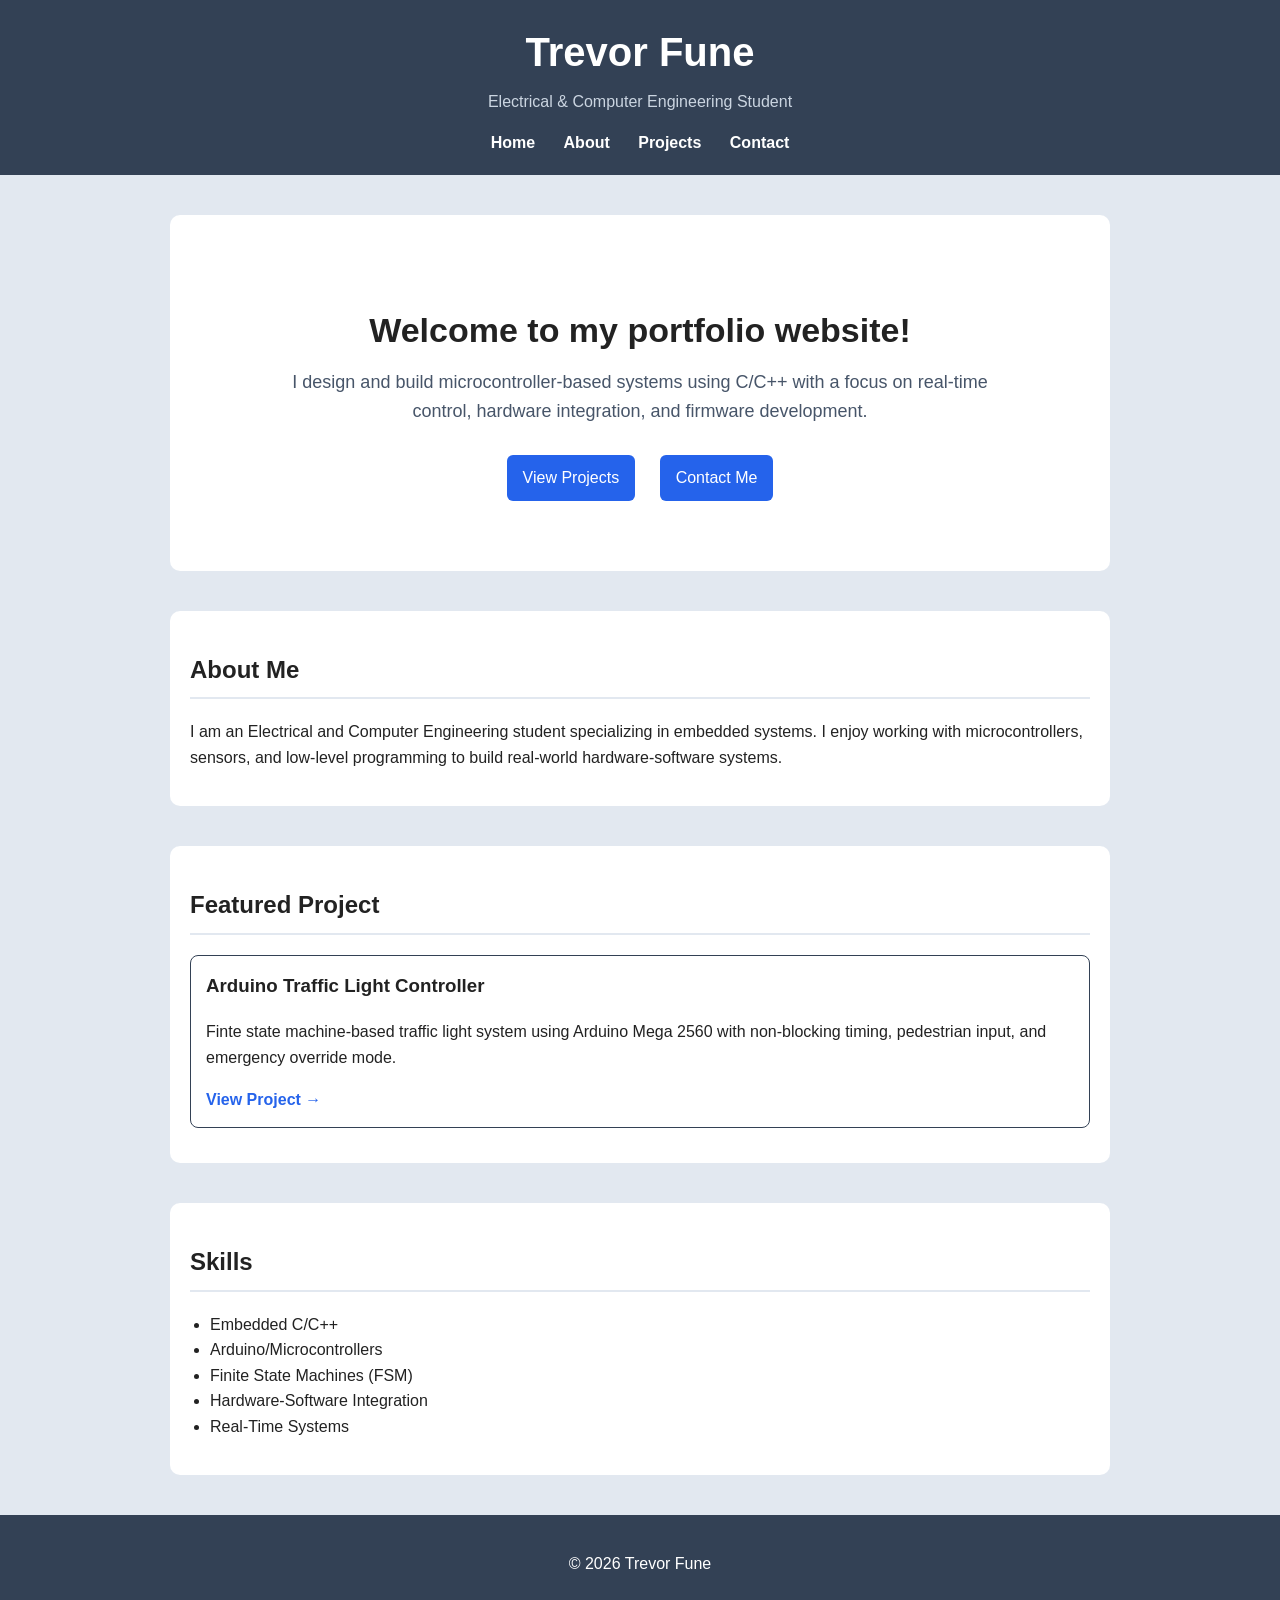
==== index.html @ f22c8fd4 "Initial portfolio website" ====
<!DOCTYPE html>
<html lang="en">
<head>
    <meta charset="UTF-8">
    <meta name="viewport">
    <meta content="width=device-width, initial-scale=1.0">
    <title>Trevor Fune | Home</title>
    <link rel="stylesheet" href="style.css">
</head>

<body>
    <header>
        <h1>Trevor Fune</h1>
        <p>Electrical & Computer Engineering Student</p>

        <nav>
            <a href="index.html">Home</a>
            <a href="about.html">About</a>
            <a href="projects.html">Projects</a>
            <a href="contact.html">Contact</a>
        </nav>
    </header>

    <section class="hero">
        <h1>Welcome to my portfolio website!</h1>

        <p>
            I design and build microcontroller-based systems using C/C++ with
            a focus on real-time control, hardware integration, and firmware
            development.
        </p>

        <a href="projects.html">View Projects</a>
        <a href="contact.html">Contact Me</a>
    </section>

    <section>
        <h2>About Me</h2>

        <p>
            I am an Electrical and Computer Engineering student specializing in
            embedded systems. I enjoy working with microcontrollers, sensors, and
            low-level programming to build real-world hardware-software systems.
        </p>
    </section>

    <section>
        <h2>Featured Project</h2>

        <div class="project">
            <h3>Arduino Traffic Light Controller</h3>

            <p>
                Finte state machine-based traffic light system using Arduino Mega
                2560 with non-blocking timing, pedestrian input, and emergency
                override mode.
            </p>

            <a href="project-traffic-light.html">View Project &rarr;</a>
        </div>
    </section>

    <section>
        <h2>Skills</h2>

        <ul>
            <li>Embedded C/C++</li>
            <li>Arduino/Microcontrollers</li>
            <li>Finite State Machines (FSM)</li>
            <li>Hardware-Software Integration</li>
            <li>Real-Time Systems</li>
        </ul>
    </section>

    <footer>
        <p>&copy; 2026 Trevor Fune</p>
    </footer>
</body>
</html>
---- style.css ----
body {
    font-family: Arial, Helvetica, sans-serif;
    margin: 0;
    padding: 0;
    line-height: 1.6;
    background-color: #e2e8f0;
    color: #222
}

header {
    background-color: #334155;
    color: white;
    padding: 20px;
    text-align: center;
}

header h1 {
    margin: 0;
    font-size: 40px;
}

header p {
    margin: 5px 0 15px 0;
    color: #cbd5e1
}

nav {
    margin-top: 10px;
}

nav a {
    color: white;
    text-decoration: none;
    margin: 0 12px;
    font-weight: bold;
}

nav a:hover {
    color: #38bdf8;
}

section {
    max-width: 900px;
    margin: 40px auto;
    padding: 20px;
    background: white;
    border-radius: 10px;
    box-shadow: 0 4px 12px rgpa(0,0,0,0.08);
}

h2 {
    border-bottom: 2px solid #e2e8f0;
    padding-bottom: 8px;
    margin-bottom: 20px;
}

.hero {
    text-align: center;
    padding: 60px 20px;
}

.hero h1 {
    font-size: 34px;
    margin-bottom: 10px;
}

.hero p {
    font-size: 18px;
    color: #475569;
    max-width: 700px;
    margin: 0 auto 20px auto;
}

.hero a {
    display: inline-block;
    margin: 10px;
    padding: 10px 16px;
    background: #2563eb;
    color: white;
    text-decoration: none;
    border-radius: 6px;
}

.project {
    padding: 15px;
    margin-bottom: 15px;
    border: 1px solid #334155;
    border-radius: 8px;
    transition: transform 0.2s ease, box-shadow 0.2s ease;
}

.project:hover {
    transform: translateY(-3px);
    box-shadow: 0 6px 16px rgba(0,0,0,0.1);
}

.project h3 {
    margin-top: 0;
}

.project a {
    color: #2563eb;
    text-decoration: none;
    font-weight: bold;
}

.project a:hover {
    text-decoration: underline;
}

a {
    color: #2563eb;
}

img {
    max-width: 100%;
    border-radius: 8px;
    margin-top: 10px;
}

ul {
    padding-left: 20px;
}

footer {
    text-align: center;
    padding: 20px;
    background-color: #334155;
    color: white;
    margin-top: 40px;
}
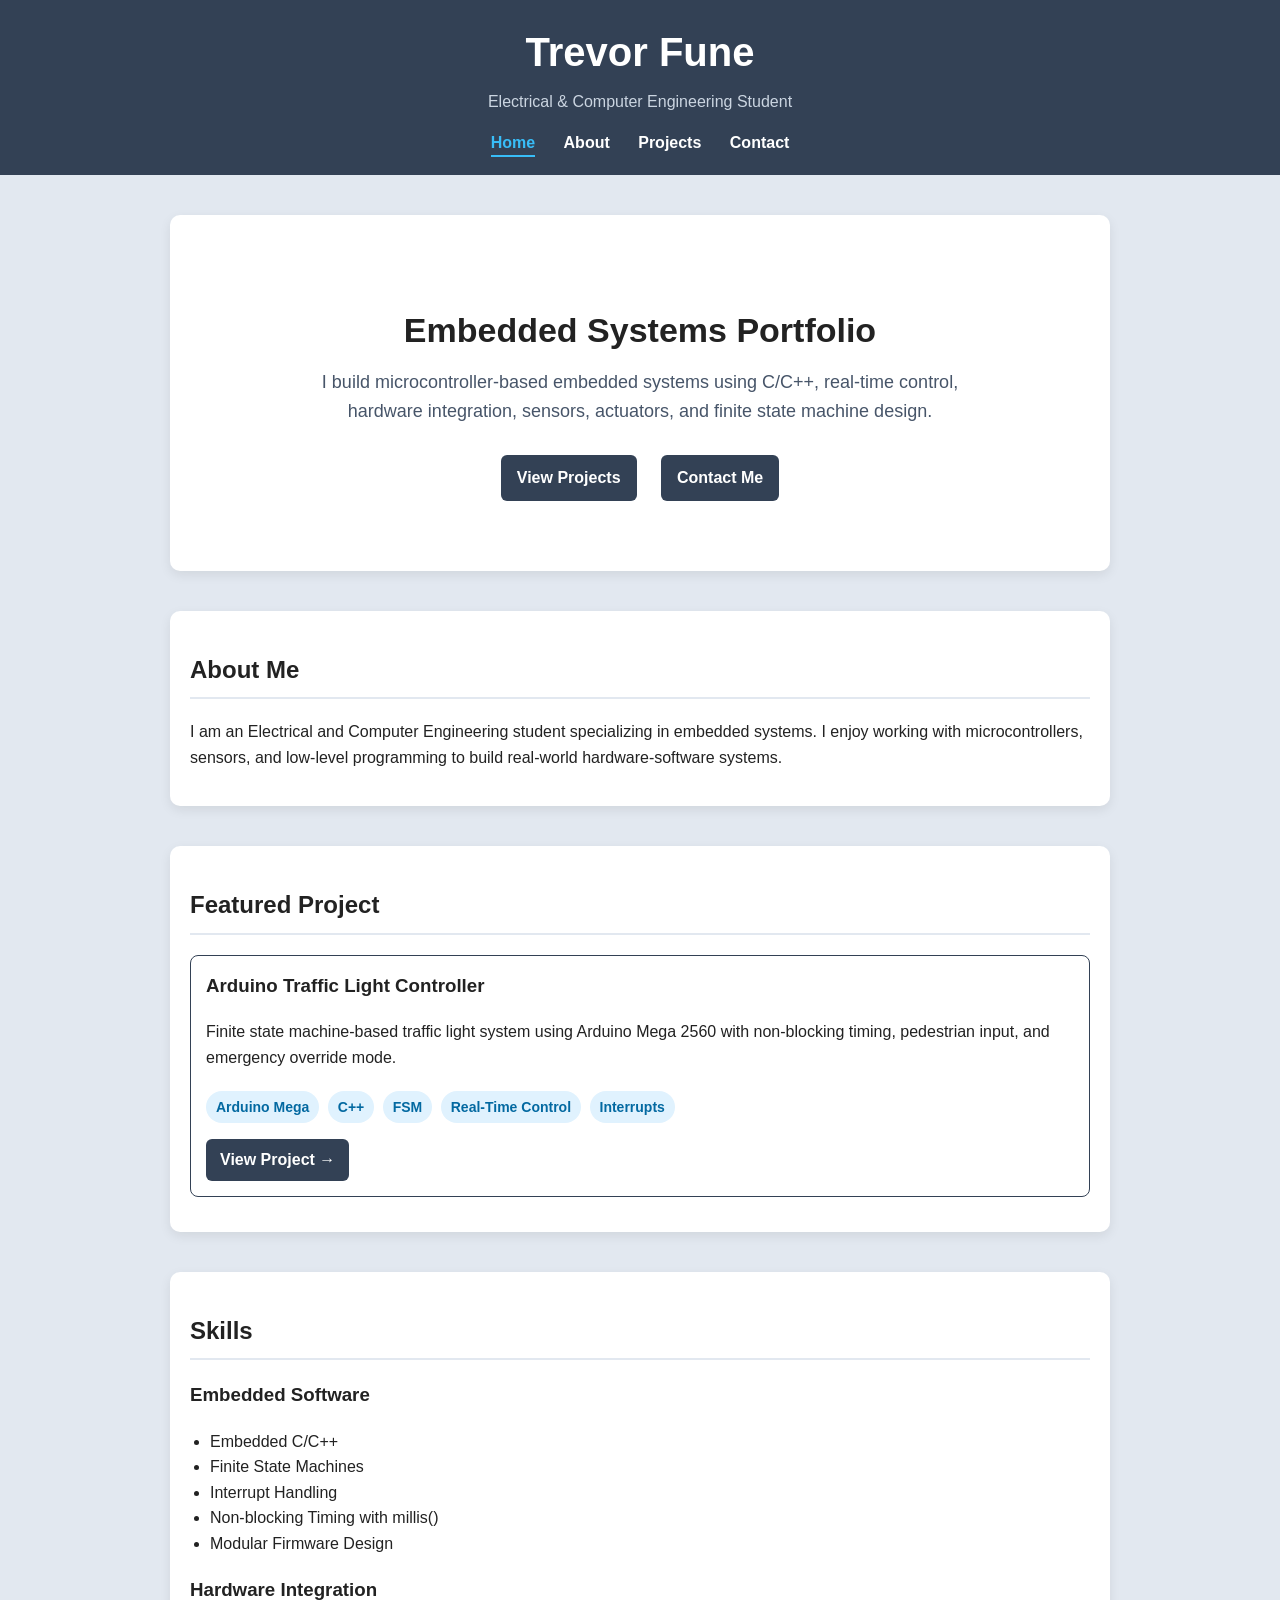
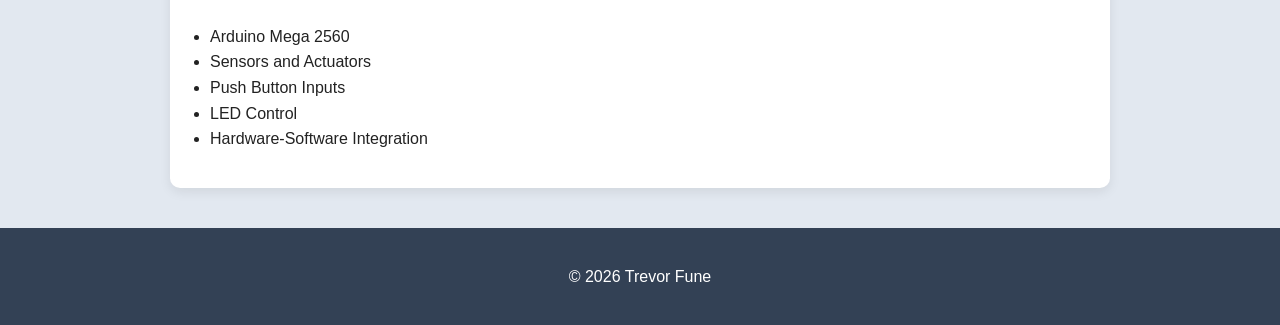
==== commit 7053fcc9: "Improve portfolio website styling and button consistency" ====
--- a/index.html
+++ b/index.html
@@ -2,8 +2,7 @@
 <html lang="en">
 <head>
     <meta charset="UTF-8">
-    <meta name="viewport">
-    <meta content="width=device-width, initial-scale=1.0">
+    <meta name="viewport" content="width=device-width, initial-scale=1.0">
     <title>Trevor Fune | Home</title>
     <link rel="stylesheet" href="style.css">
 </head>
@@ -14,7 +13,7 @@
         <p>Electrical & Computer Engineering Student</p>
 
         <nav>
-            <a href="index.html">Home</a>
+            <a href="index.html" class="active">Home</a>
             <a href="about.html">About</a>
             <a href="projects.html">Projects</a>
             <a href="contact.html">Contact</a>
@@ -22,16 +21,15 @@
     </header>
 
     <section class="hero">
-        <h1>Welcome to my portfolio website!</h1>
+        <h1>Embedded Systems Portfolio</h1>
 
         <p>
-            I design and build microcontroller-based systems using C/C++ with
-            a focus on real-time control, hardware integration, and firmware
-            development.
+            I build microcontroller-based embedded systems using C/C++, real-time control,
+            hardware integration, sensors, actuators, and finite state machine design.
         </p>
 
-        <a href="projects.html">View Projects</a>
-        <a href="contact.html">Contact Me</a>
+        <a href="projects.html" class="button">View Projects</a>
+        <a href="contact.html" class="button">Contact Me</a>
     </section>
 
     <section>
@@ -51,24 +49,42 @@
             <h3>Arduino Traffic Light Controller</h3>
 
             <p>
-                Finte state machine-based traffic light system using Arduino Mega
+                Finite state machine-based traffic light system using Arduino Mega
                 2560 with non-blocking timing, pedestrian input, and emergency
                 override mode.
             </p>
 
-            <a href="project-traffic-light.html">View Project &rarr;</a>
+            <p class="tags">
+                <span>Arduino Mega</span>
+                <span>C++</span>
+                <span>FSM</span>
+                <span>Real-Time Control</span>
+                <span>Interrupts</span>
+            </p>
+
+            <a href="project-traffic-light.html" class="button">View Project &rarr;</a>
         </div>
     </section>
 
     <section>
         <h2>Skills</h2>
 
+        <h3>Embedded Software</h3>
         <ul>
             <li>Embedded C/C++</li>
-            <li>Arduino/Microcontrollers</li>
-            <li>Finite State Machines (FSM)</li>
+            <li>Finite State Machines</li>
+            <li>Interrupt Handling</li>
+            <li>Non-blocking Timing with millis()</li>
+            <li>Modular Firmware Design</li>
+        </ul>
+
+        <h3>Hardware Integration</h3>
+        <ul>
+            <li>Arduino Mega 2560</li>
+            <li>Sensors and Actuators</li>
+            <li>Push Button Inputs</li>
+            <li>LED Control</li>
             <li>Hardware-Software Integration</li>
-            <li>Real-Time Systems</li>
         </ul>
     </section>
 
--- a/style.css
+++ b/style.css
@@ -4,7 +4,7 @@
     padding: 0;
     line-height: 1.6;
     background-color: #e2e8f0;
-    color: #222
+    color: #222;
 }
 
 header {
@@ -21,7 +21,7 @@
 
 header p {
     margin: 5px 0 15px 0;
-    color: #cbd5e1
+    color: #cbd5e1;
 }
 
 nav {
@@ -33,6 +33,13 @@
     text-decoration: none;
     margin: 0 12px;
     font-weight: bold;
+    transition: color 0.2s ease;
+}
+
+nav a.active {
+    color: #38bdf8;
+    border-bottom: 2px solid #38bdf8;
+    padding-bottom: 4px;
 }
 
 nav a:hover {
@@ -45,7 +52,7 @@
     padding: 20px;
     background: white;
     border-radius: 10px;
-    box-shadow: 0 4px 12px rgpa(0,0,0,0.08);
+    box-shadow: 0 4px 12px rgba(0,0,0,0.08);
 }
 
 h2 {
@@ -71,14 +78,31 @@
     margin: 0 auto 20px auto;
 }
 
-.hero a {
+.button {
     display: inline-block;
-    margin: 10px;
-    padding: 10px 16px;
-    background: #2563eb;
+    padding: 8px 14px;
+    background: #334155;
     color: white;
     text-decoration: none;
     border-radius: 6px;
+    font-weight: bold;
+    transition: background-color 0.2s ease;
+}
+
+.button:hover {
+    background-color: #0369a1;
+    color: white;
+}
+
+.hero .button {
+    padding: 10px 16px;
+    margin: 10px;
+}
+
+.project-grid {
+    display: grid;
+    grid-template-columns: repeat(auto-fit, minmax(280px, 1fr));
+    gap: 20px;
 }
 
 .project {
@@ -98,24 +122,51 @@
     margin-top: 0;
 }
 
-.project a {
+.project a:not(.button) {
+    color: #1e3a8a;
+    text-decoration: none;
+    font-weight: bold;
+}
+
+.project a:not(.button):hover {
     color: #2563eb;
-    text-decoration: none;
-    font-weight: bold;
-}
-
-.project a:hover {
     text-decoration: underline;
 }
 
+.project img {
+    width: 100%;
+    max-width: 400px;
+}
+
+.tags {
+    margin-top: 12px;
+    margin-bottom: 12px;
+}
+
+.tags span {
+    display: inline-block;
+    background-color: #e0f2fe;
+    color: #0369a1;
+    font-size: 14px;
+    font-weight: bold;
+    padding: 5px 10px;
+    margin: 4px 4px 4px 0;
+    border-radius: 999px;
+}
+
 a {
+    color: #1e3a8a;
+}
+
+a:hover {
     color: #2563eb;
 }
 
 img {
     max-width: 100%;
     border-radius: 8px;
-    margin-top: 10px;
+    display: block;
+    margin: 20px auto;
 }
 
 ul {
@@ -128,4 +179,32 @@
     background-color: #334155;
     color: white;
     margin-top: 40px;
+}
+
+@media (max-width: 600px) {
+    header h1 {
+        font-size: 32px;
+    }
+
+    nav a {
+        display: block;
+        margin: 8px 0;
+    }
+
+    section {
+        margin: 20px 12px;
+        padding: 18px;
+    }
+
+    .hero {
+        padding: 40px 20px;
+    }
+
+    .hero h1 {
+        font-size: 28px;
+    }
+
+    .hero p {
+        font-size: 16px;
+    }
 }
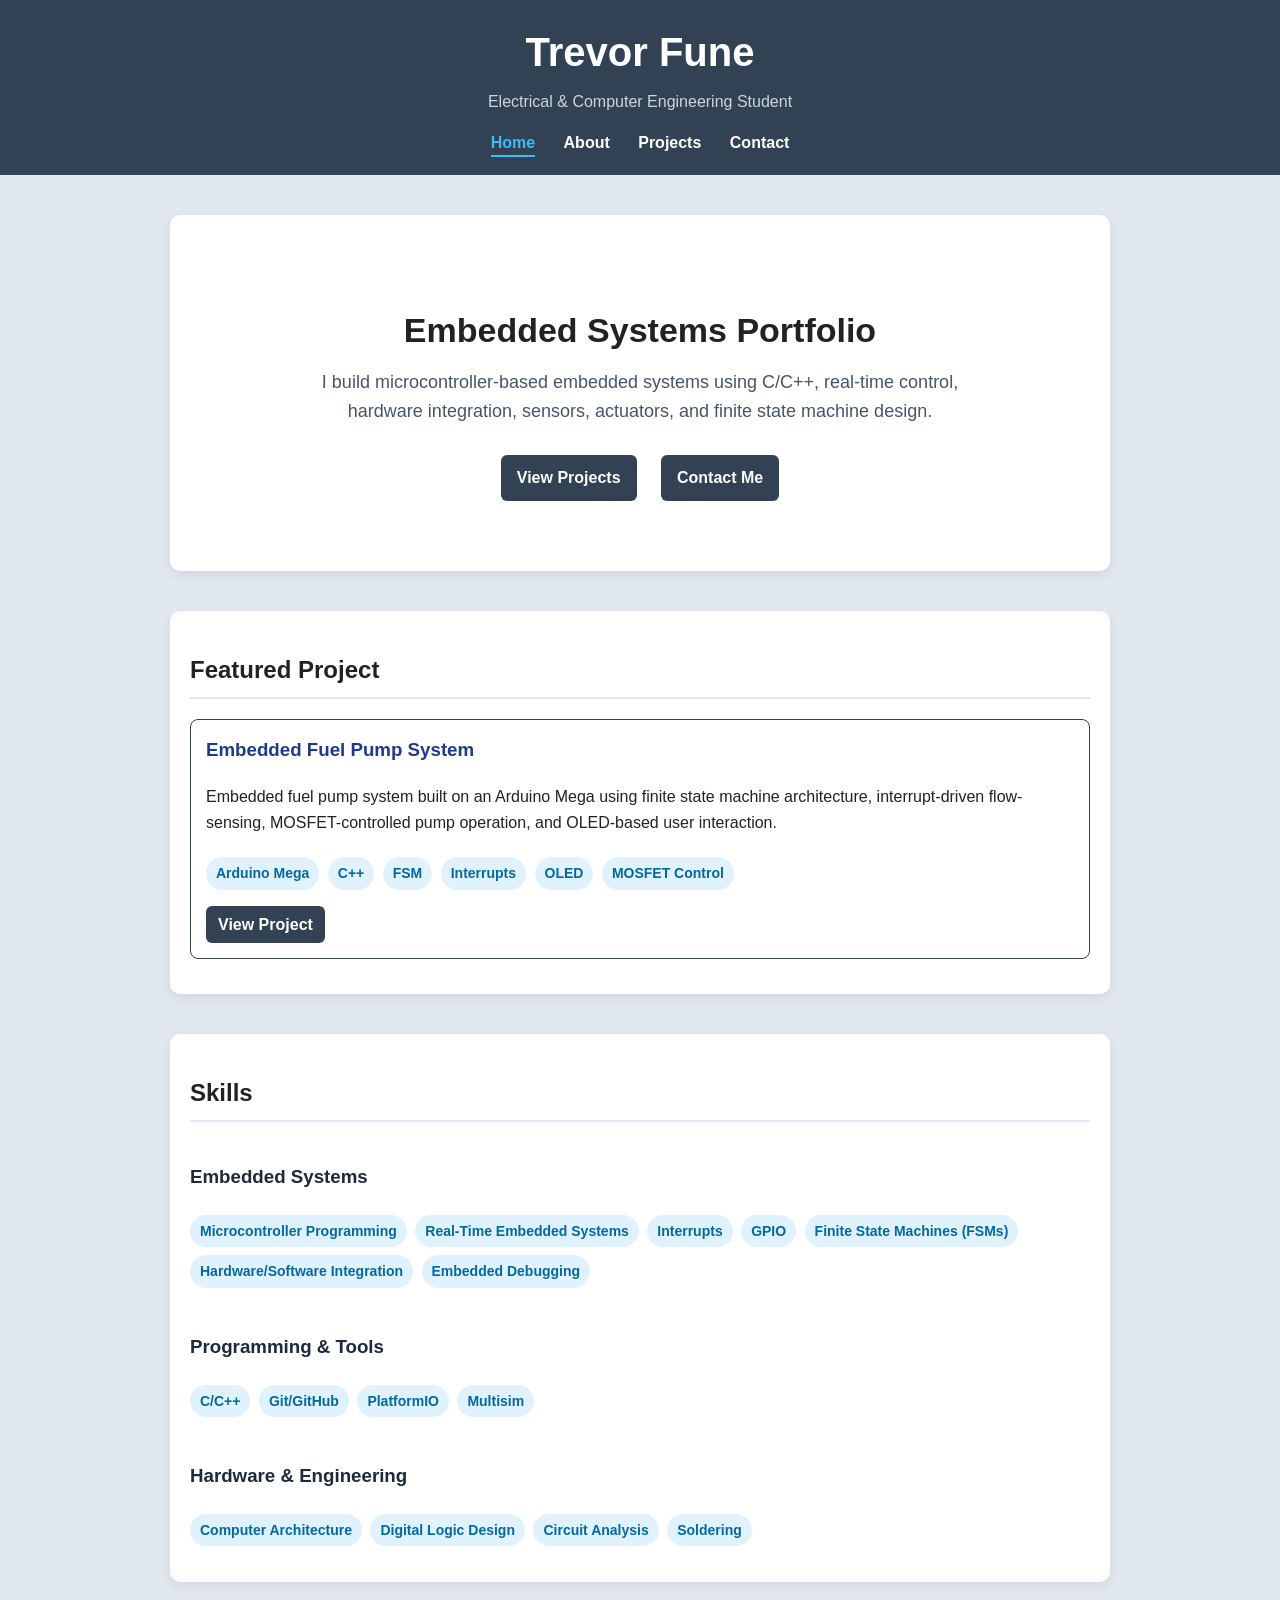
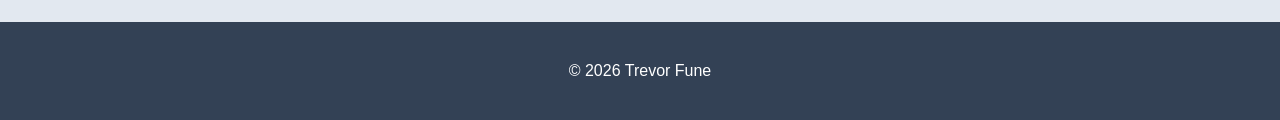
==== commit 12ca2db9: "Add embedded fuel pump system project to portfolio website" ====
--- a/index.html
+++ b/index.html
@@ -33,59 +33,59 @@
     </section>
 
     <section>
-        <h2>About Me</h2>
-
-        <p>
-            I am an Electrical and Computer Engineering student specializing in
-            embedded systems. I enjoy working with microcontrollers, sensors, and
-            low-level programming to build real-world hardware-software systems.
-        </p>
-    </section>
-
-    <section>
         <h2>Featured Project</h2>
 
         <div class="project">
-            <h3>Arduino Traffic Light Controller</h3>
+            <h3><a href="project-fuel-pump.html">Embedded Fuel Pump System</a></h3>
 
             <p>
-                Finite state machine-based traffic light system using Arduino Mega
-                2560 with non-blocking timing, pedestrian input, and emergency
-                override mode.
+                Embedded fuel pump system built on an Arduino Mega using
+                finite state machine architecture, interrupt-driven flow-sensing,
+                MOSFET-controlled pump operation, and OLED-based user interaction.
             </p>
 
             <p class="tags">
-                <span>Arduino Mega</span>
-                <span>C++</span>
-                <span>FSM</span>
-                <span>Real-Time Control</span>
-                <span>Interrupts</span>
+            <span>Arduino Mega</span>
+            <span>C++</span>
+            <span>FSM</span>
+            <span>Interrupts</span>
+            <span>OLED</span>
+            <span>MOSFET Control</span>
             </p>
 
-            <a href="project-traffic-light.html" class="button">View Project &rarr;</a>
+            <a href="project-fuel-pump.html" class="button">View Project</a>
         </div>
     </section>
 
     <section>
         <h2>Skills</h2>
 
-        <h3>Embedded Software</h3>
-        <ul>
-            <li>Embedded C/C++</li>
-            <li>Finite State Machines</li>
-            <li>Interrupt Handling</li>
-            <li>Non-blocking Timing with millis()</li>
-            <li>Modular Firmware Design</li>
-        </ul>
+        <h3>Embedded Systems</h3>
+        <p class="tags">
+            <span>Microcontroller Programming</span>
+            <span>Real-Time Embedded Systems</span>
+            <span>Interrupts</span>
+            <span>GPIO</span>
+            <span>Finite State Machines (FSMs)</span>
+            <span>Hardware/Software Integration</span>
+            <span>Embedded Debugging</span>
+        </p>
 
-        <h3>Hardware Integration</h3>
-        <ul>
-            <li>Arduino Mega 2560</li>
-            <li>Sensors and Actuators</li>
-            <li>Push Button Inputs</li>
-            <li>LED Control</li>
-            <li>Hardware-Software Integration</li>
-        </ul>
+        <h3>Programming & Tools</h3>
+        <p class="tags">
+            <span>C/C++</span>
+            <span>Git/GitHub</span>
+            <span>PlatformIO</span>
+            <span>Multisim</span>
+        </p>
+
+        <h3>Hardware & Engineering</h3>
+        <p class="tags">
+            <span>Computer Architecture</span>
+            <span>Digital Logic Design</span>
+            <span>Circuit Analysis</span>
+            <span>Soldering</span>
+        </p>
     </section>
 
     <footer>
--- a/style.css
+++ b/style.css
@@ -80,7 +80,7 @@
 
 .button {
     display: inline-block;
-    padding: 8px 14px;
+    padding: 6px 12px;
     background: #334155;
     color: white;
     text-decoration: none;
@@ -99,9 +99,16 @@
     margin: 10px;
 }
 
+.project-links {
+    display: flex;
+    gap: 14px;
+    margin: 25px 0;
+    flex-wrap: wrap;
+}
+
 .project-grid {
-    display: grid;
-    grid-template-columns: repeat(auto-fit, minmax(280px, 1fr));
+    display: flex;
+    flex-direction: column;
     gap: 20px;
 }
 
@@ -122,6 +129,15 @@
     margin-top: 0;
 }
 
+section h3 {
+    margin-top: 40px;
+    color: #1e293b;
+}
+
+section p, section ul {
+    margin-bottom: 18px;
+}
+
 .project a:not(.button) {
     color: #1e3a8a;
     text-decoration: none;
@@ -129,7 +145,7 @@
 }
 
 .project a:not(.button):hover {
-    color: #2563eb;
+    color: #0369a1;
     text-decoration: underline;
 }
 
@@ -159,7 +175,7 @@
 }
 
 a:hover {
-    color: #2563eb;
+    color: #0369a1;
 }
 
 img {
@@ -173,6 +189,49 @@
     padding-left: 20px;
 }
 
+.carousel {
+    position: relative;
+    width: fit-content;
+    margin: 20px auto;
+}
+
+.carousel img {
+    width: auto;
+    max-width: 100%;
+    max-height: 420px;
+    height: auto;
+    display: block;
+    margin: 0 auto;
+    object-fit: contain;
+}
+
+.carousel-button {
+    position: absolute;
+    top: 50%;
+    transform: translateY(-50%);
+    background-color: #334155;
+    color: white;
+    border: none;
+    padding: 10px 14px;
+    border-radius: 50%;
+    font-size: 22px;
+    font-weight: bold;
+    cursor: pointer;
+    opacity: 0.85;
+}
+
+.carousel-button:hover {
+    background-color: #0369a1;
+}
+
+.carousel-button.prev {
+    left: 12px;
+}
+
+.carousel-button.next {
+    right: 12px;
+}
+
 footer {
     text-align: center;
     padding: 20px;
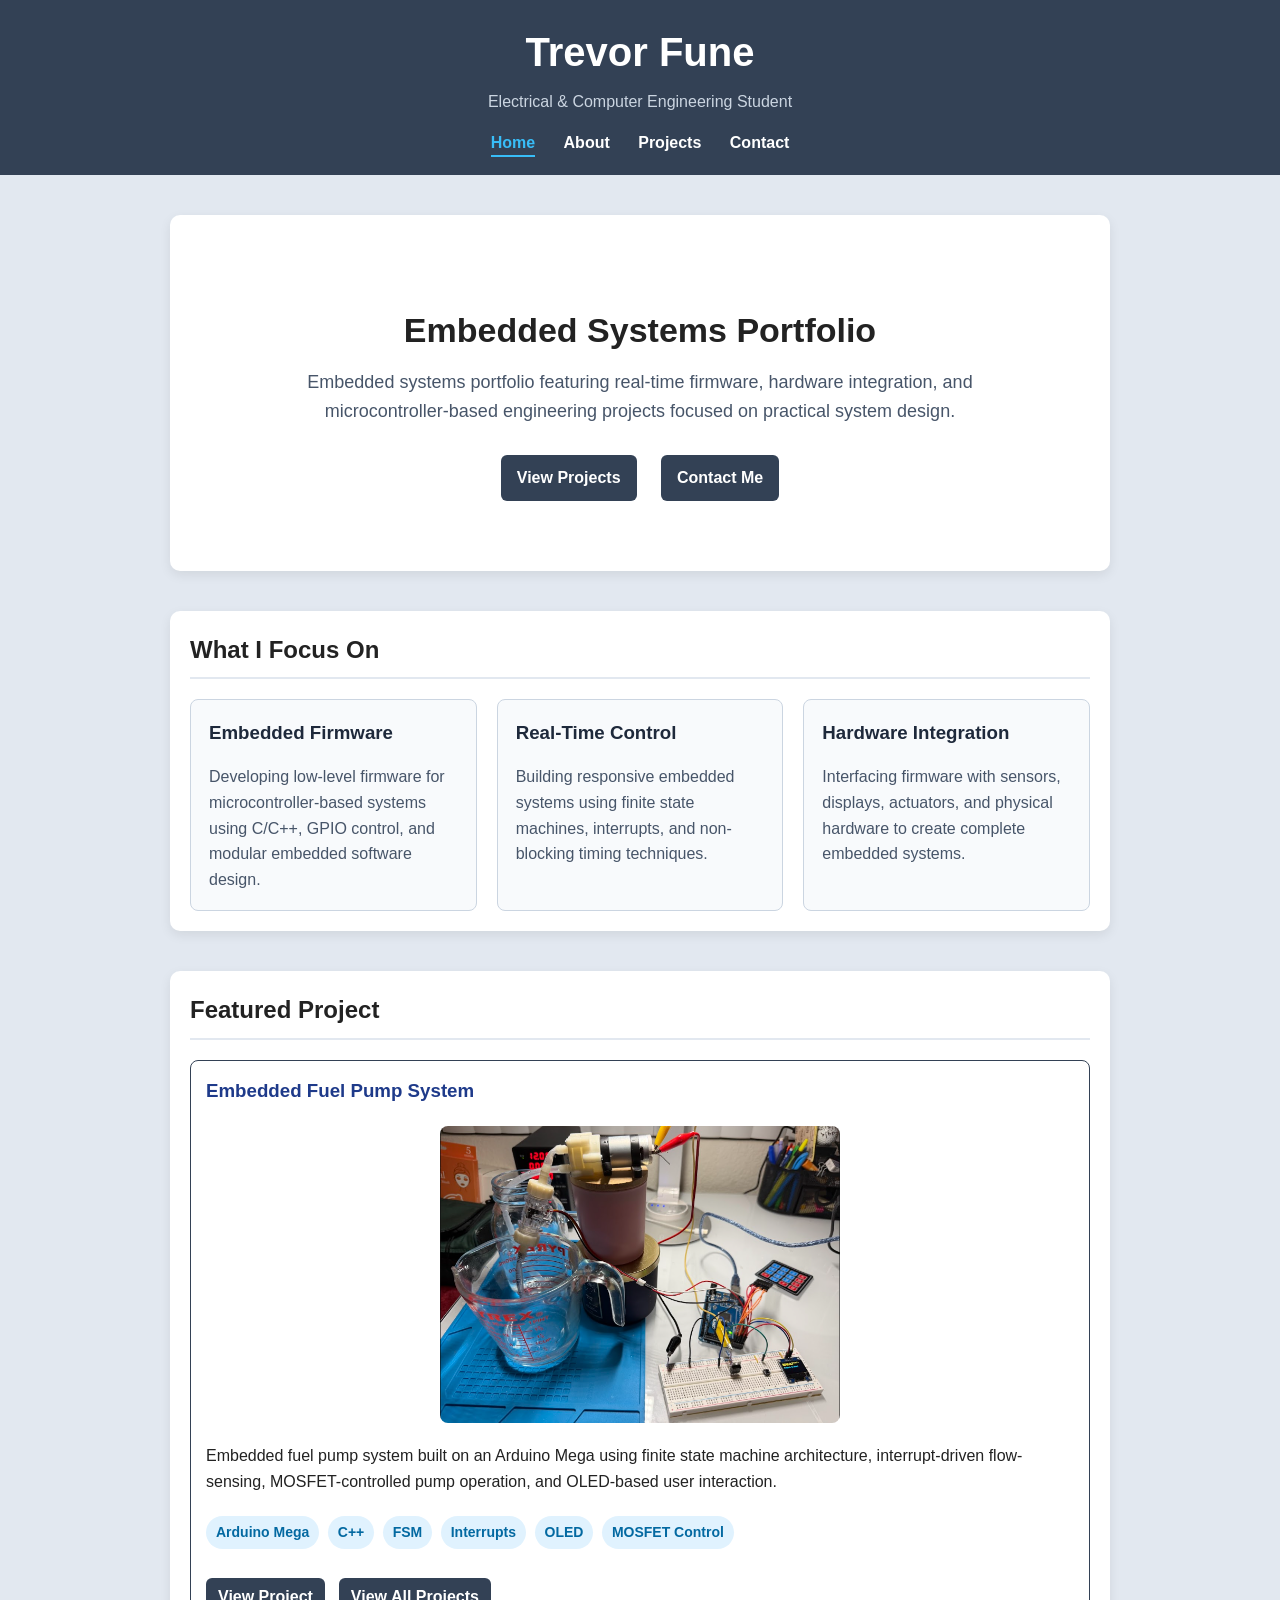
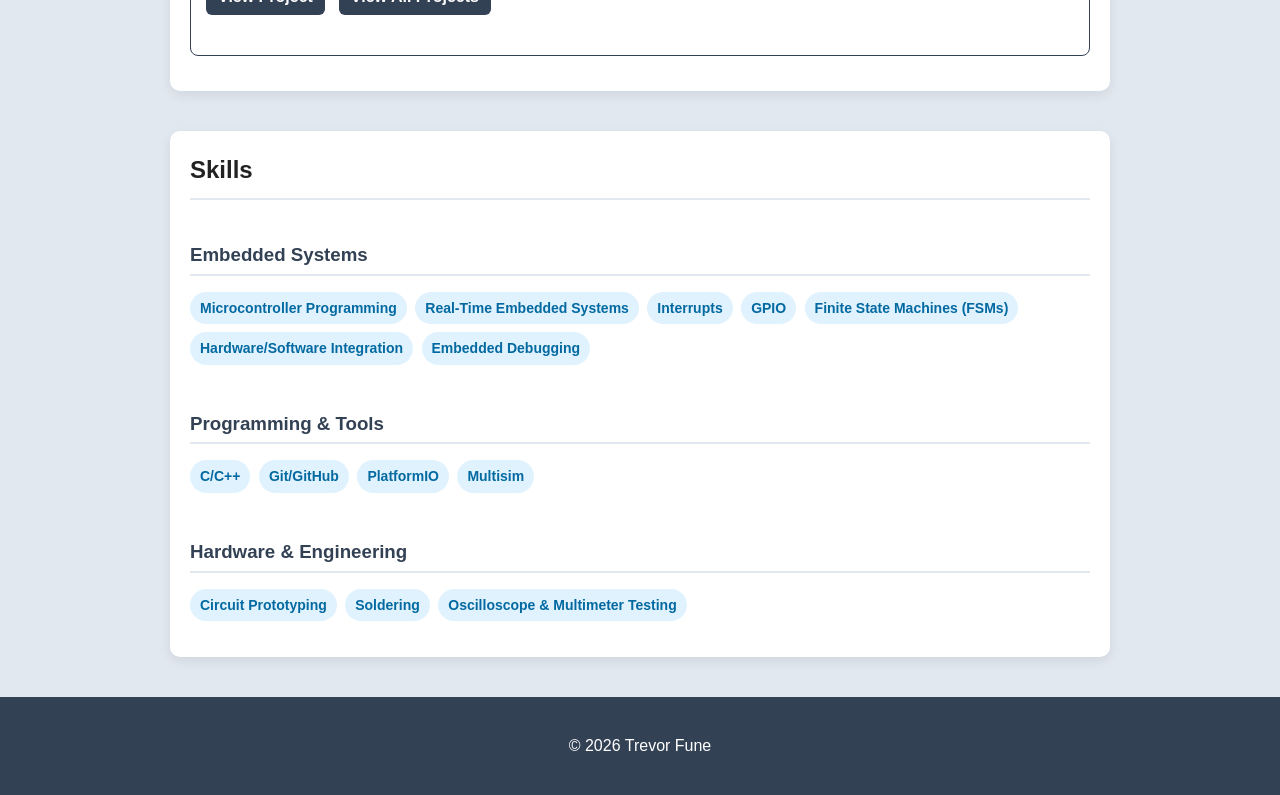
==== commit 3c5f681d: "Improve portfolio homepage and project page content" ====
--- a/index.html
+++ b/index.html
@@ -23,13 +23,43 @@
     <section class="hero">
         <h1>Embedded Systems Portfolio</h1>
 
-        <p>
-            I build microcontroller-based embedded systems using C/C++, real-time control,
-            hardware integration, sensors, actuators, and finite state machine design.
-        </p>
+    <p>
+        Embedded systems portfolio featuring real-time firmware, hardware integration,
+        and microcontroller-based engineering projects focused on practical system design.
+    </p>
 
         <a href="projects.html" class="button">View Projects</a>
         <a href="contact.html" class="button">Contact Me</a>
+    </section>
+
+    <section>
+        <h2>What I Focus On</h2>
+
+        <div class="focus-grid">
+            <div class="focus-card">
+                <h3>Embedded Firmware</h3>
+                <p>
+                    Developing low-level firmware for microcontroller-based systems using
+                    C/C++, GPIO control, and modular embedded software design.
+                </p>
+            </div>
+
+            <div class="focus-card">
+                <h3>Real-Time Control</h3>
+                <p>
+                    Building responsive embedded systems using finite state machines,
+                    interrupts, and non-blocking timing techniques.
+                </p>
+            </div>
+
+            <div class="focus-card">
+                <h3>Hardware Integration</h3>
+                <p>
+                    Interfacing firmware with sensors, displays, actuators, and physical
+                    hardware to create complete embedded systems.
+                </p>
+            </div>
+        </div>
     </section>
 
     <section>
@@ -37,6 +67,12 @@
 
         <div class="project">
             <h3><a href="project-fuel-pump.html">Embedded Fuel Pump System</a></h3>
+
+                <p>
+                    <img src="images/fuel_pump_system_overview.png"
+                        alt="Embedded Fuel Pump System"
+                        width="400">
+                </p>
 
             <p>
                 Embedded fuel pump system built on an Arduino Mega using
@@ -53,7 +89,10 @@
             <span>MOSFET Control</span>
             </p>
 
-            <a href="project-fuel-pump.html" class="button">View Project</a>
+            <div class="project-links">
+                <a href="project-fuel-pump.html" class="button">View Project</a>
+                <a href="projects.html" class="button">View All Projects</a>
+            </div>
         </div>
     </section>
 
@@ -81,10 +120,9 @@
 
         <h3>Hardware & Engineering</h3>
         <p class="tags">
-            <span>Computer Architecture</span>
-            <span>Digital Logic Design</span>
-            <span>Circuit Analysis</span>
+            <span>Circuit Prototyping</span>
             <span>Soldering</span>
+            <span>Oscilloscope & Multimeter Testing</span>
         </p>
     </section>
 
--- a/style.css
+++ b/style.css
@@ -55,6 +55,10 @@
     box-shadow: 0 4px 12px rgba(0,0,0,0.08);
 }
 
+section h2:first-child {
+    margin-top: 0;
+}
+
 h2 {
     border-bottom: 2px solid #e2e8f0;
     padding-bottom: 8px;
@@ -127,11 +131,17 @@
 
 .project h3 {
     margin-top: 0;
+    border-bottom: none;
+    padding-bottom: 0;
+    margin-bottom: 12px;
 }
 
 section h3 {
     margin-top: 40px;
-    color: #1e293b;
+    margin-bottom: 12px;
+    padding-bottom: 4px;
+    border-bottom: 2px solid #e2e8f0;
+    color: #334155;
 }
 
 section p, section ul {
@@ -152,6 +162,32 @@
 .project img {
     width: 100%;
     max-width: 400px;
+}
+
+.focus-grid {
+    display: flex;
+    gap: 20px;
+}
+
+.focus-card {
+    flex: 1;
+    padding: 18px;
+    border: 1px solid #cbd5e1;
+    border-radius: 8px;
+    background-color: #f8fafc;
+}
+
+.focus-card h3 {
+    margin-top: 0;
+    margin-bottom: 10px;
+    padding-bottom: 0;
+    border-bottom: none;
+    color: #1e293b;
+}
+
+.focus-card p {
+    margin-bottom: 0;
+    color: #475569;
 }
 
 .tags {
@@ -266,4 +302,17 @@
     .hero p {
         font-size: 16px;
     }
+
+    .project-links {
+        flex-direction: column;
+        align-items: stretch;
+    }
+
+    .project-links .button {
+        text-align: center;
+    }
+
+    .focus-grid {
+        flex-direction: column;
+    }
 }
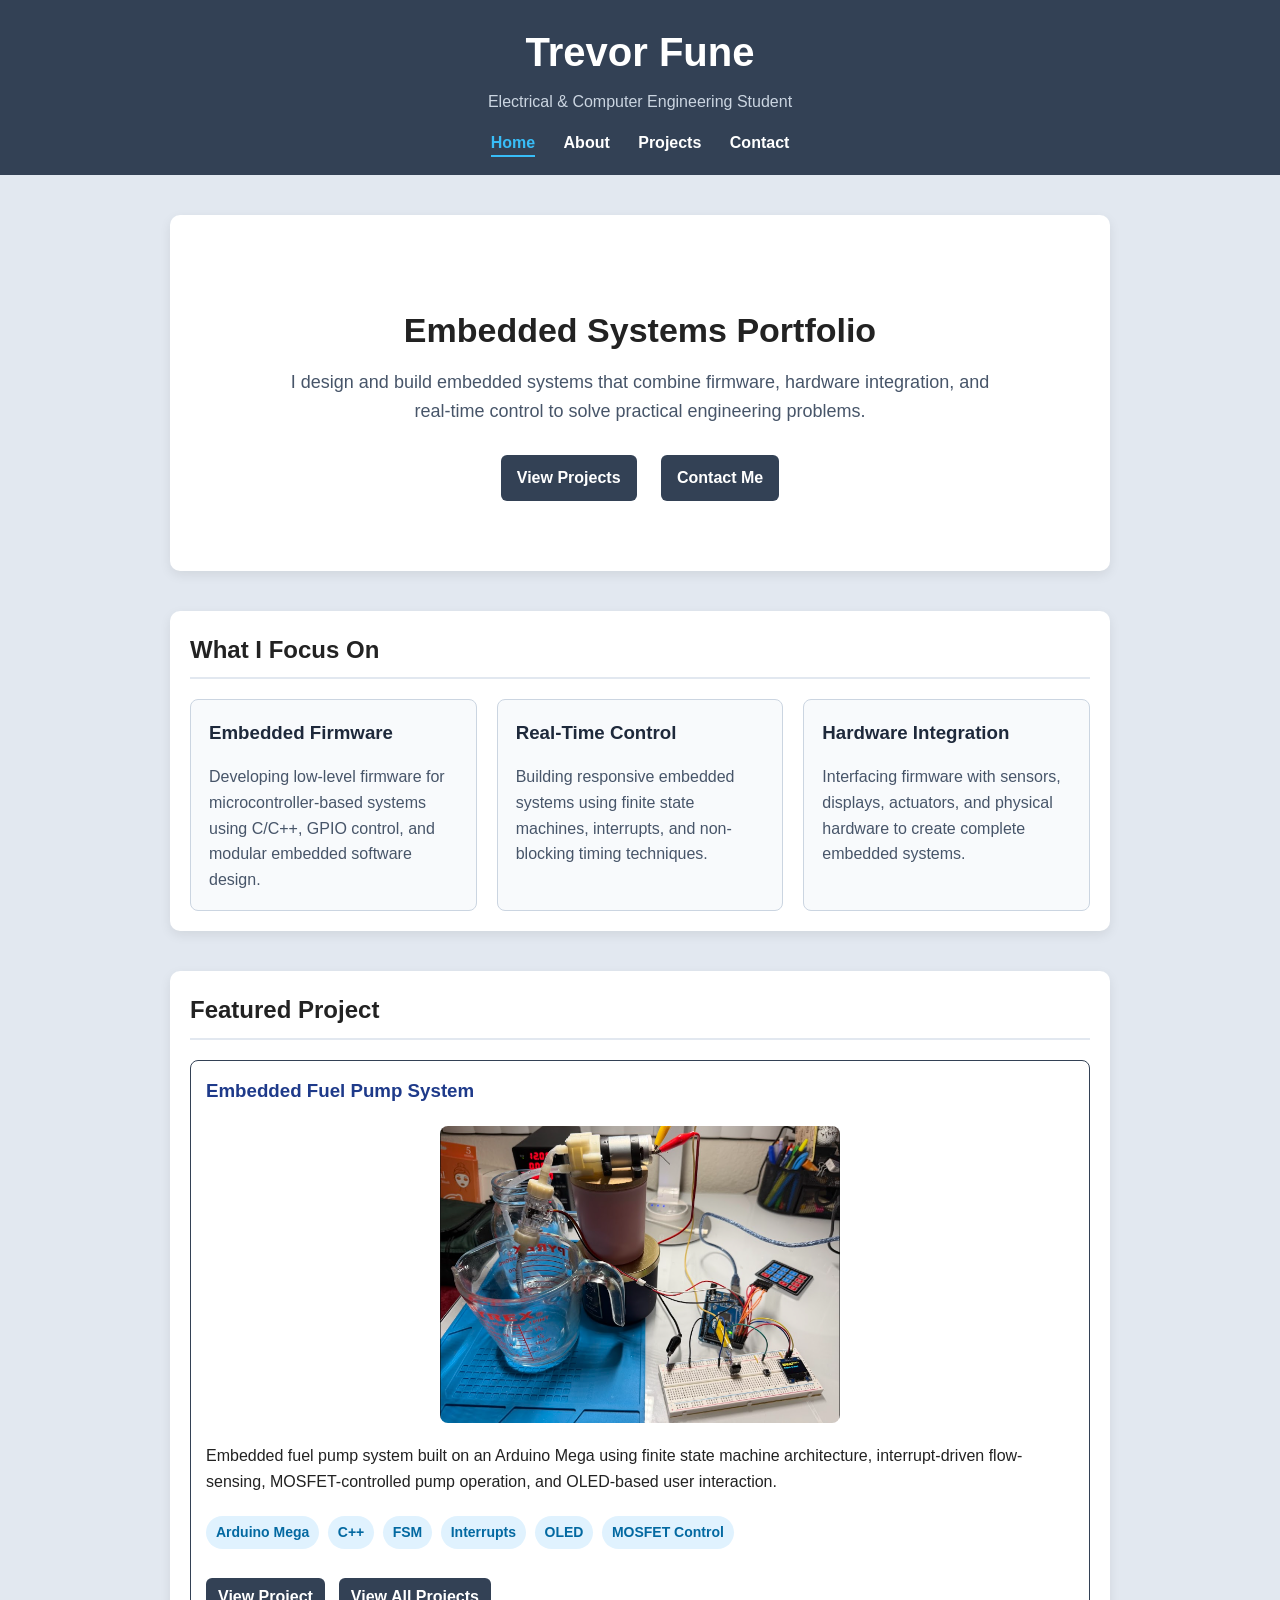
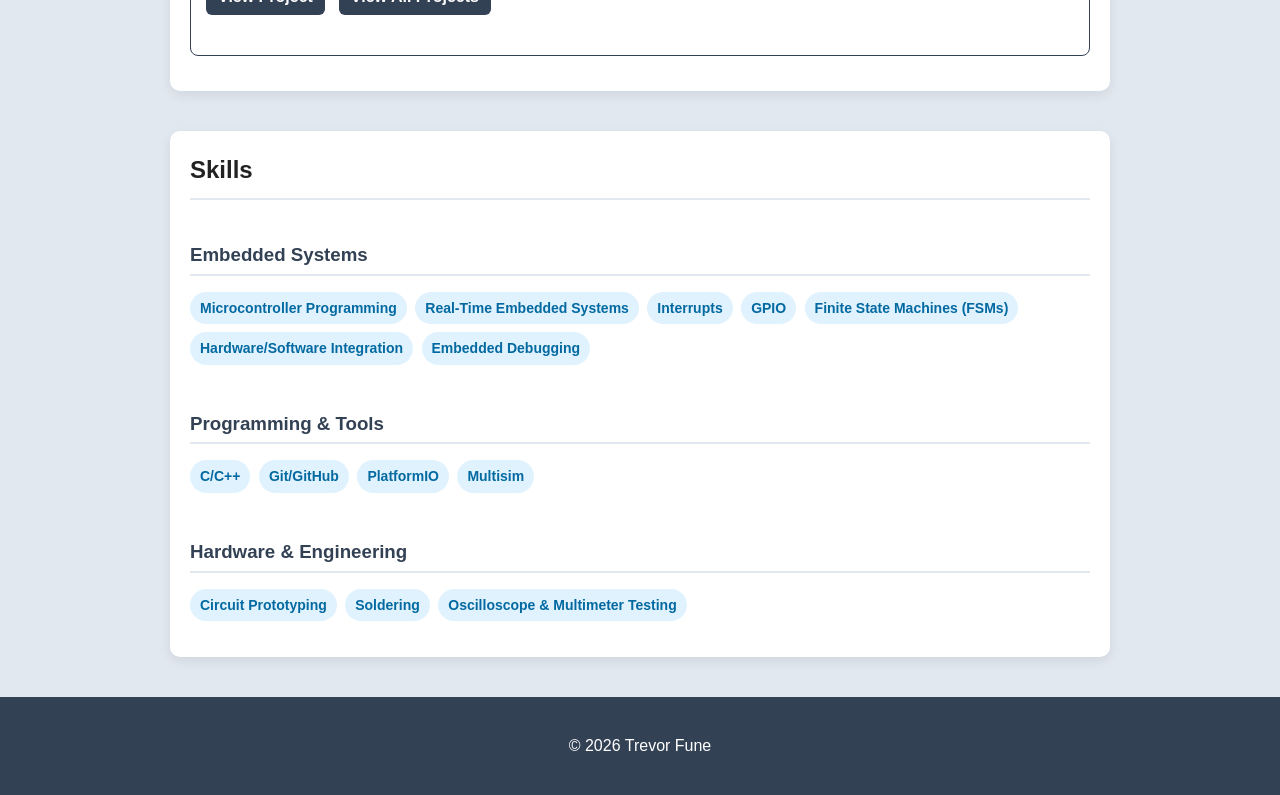
==== commit b2a4f872: "Update hero section description" ====
--- a/index.html
+++ b/index.html
@@ -23,10 +23,11 @@
     <section class="hero">
         <h1>Embedded Systems Portfolio</h1>
 
-    <p>
-        Embedded systems portfolio featuring real-time firmware, hardware integration,
-        and microcontroller-based engineering projects focused on practical system design.
-    </p>
+        <p>
+        I design and build embedded systems that combine firmware,
+        hardware integration, and real-time control to solve practical
+        engineering problems.
+        </p>
 
         <a href="projects.html" class="button">View Projects</a>
         <a href="contact.html" class="button">Contact Me</a>
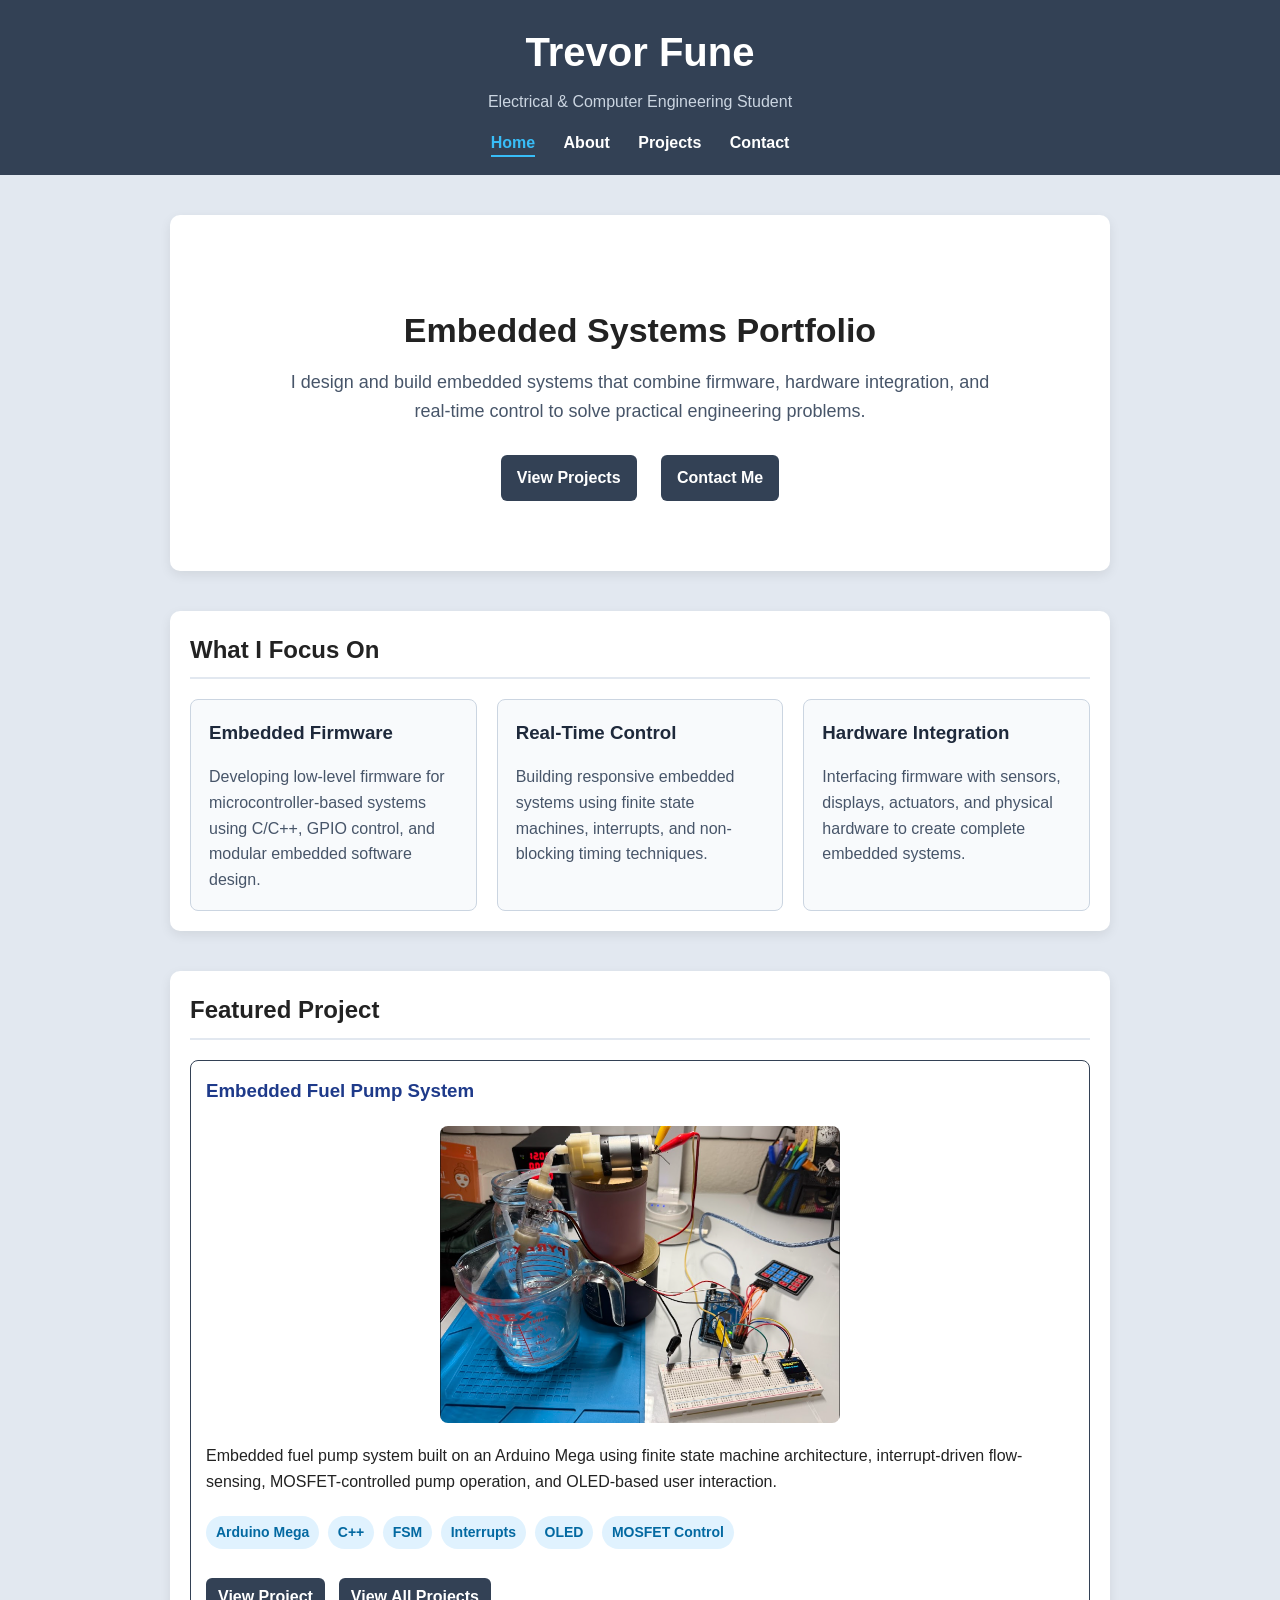
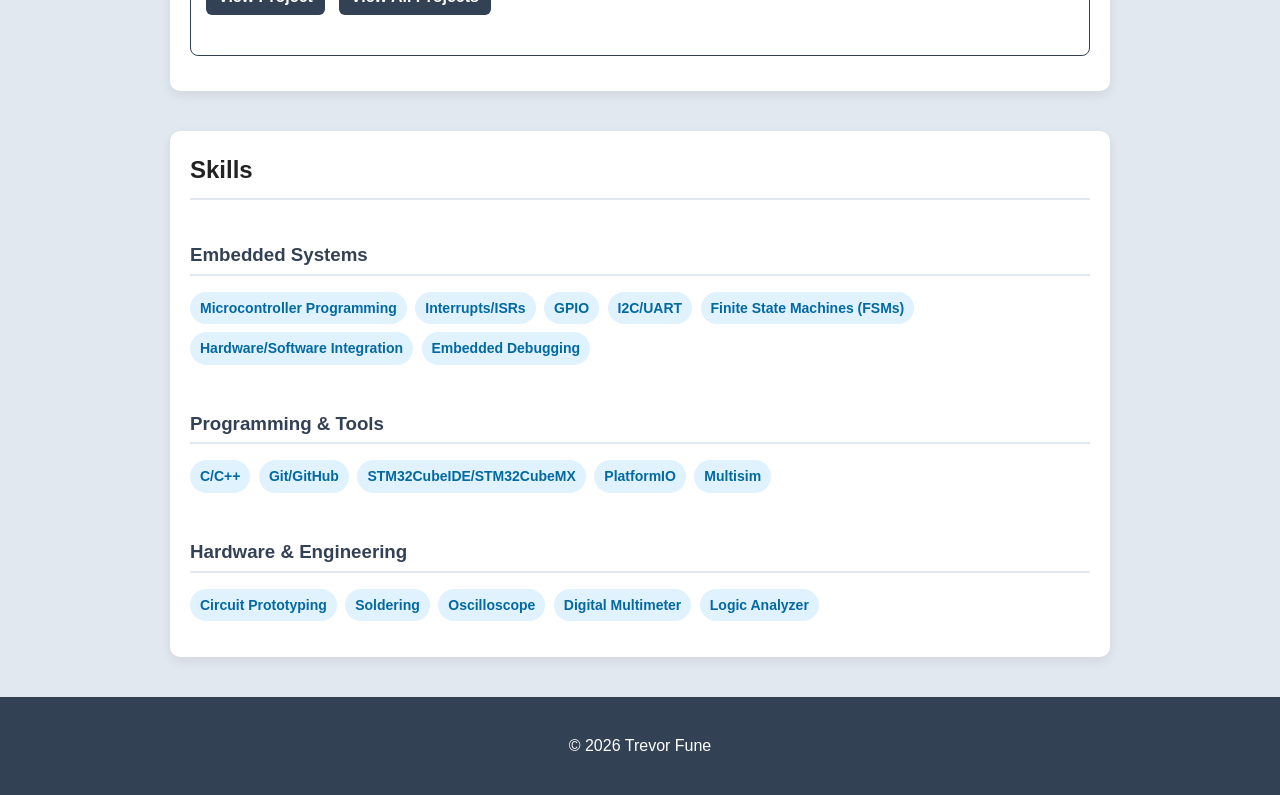
==== commit db6d885c: "Add STM32 Golf Caddy Project" ====
--- a/index.html
+++ b/index.html
@@ -103,9 +103,9 @@
         <h3>Embedded Systems</h3>
         <p class="tags">
             <span>Microcontroller Programming</span>
-            <span>Real-Time Embedded Systems</span>
-            <span>Interrupts</span>
+            <span>Interrupts/ISRs</span>
             <span>GPIO</span>
+            <span>I2C/UART</span>
             <span>Finite State Machines (FSMs)</span>
             <span>Hardware/Software Integration</span>
             <span>Embedded Debugging</span>
@@ -115,6 +115,7 @@
         <p class="tags">
             <span>C/C++</span>
             <span>Git/GitHub</span>
+            <span>STM32CubeIDE/STM32CubeMX</span>
             <span>PlatformIO</span>
             <span>Multisim</span>
         </p>
@@ -123,7 +124,9 @@
         <p class="tags">
             <span>Circuit Prototyping</span>
             <span>Soldering</span>
-            <span>Oscilloscope & Multimeter Testing</span>
+            <span>Oscilloscope</span>
+            <span>Digital Multimeter</span>
+            <span>Logic Analyzer</span>
         </p>
     </section>
 
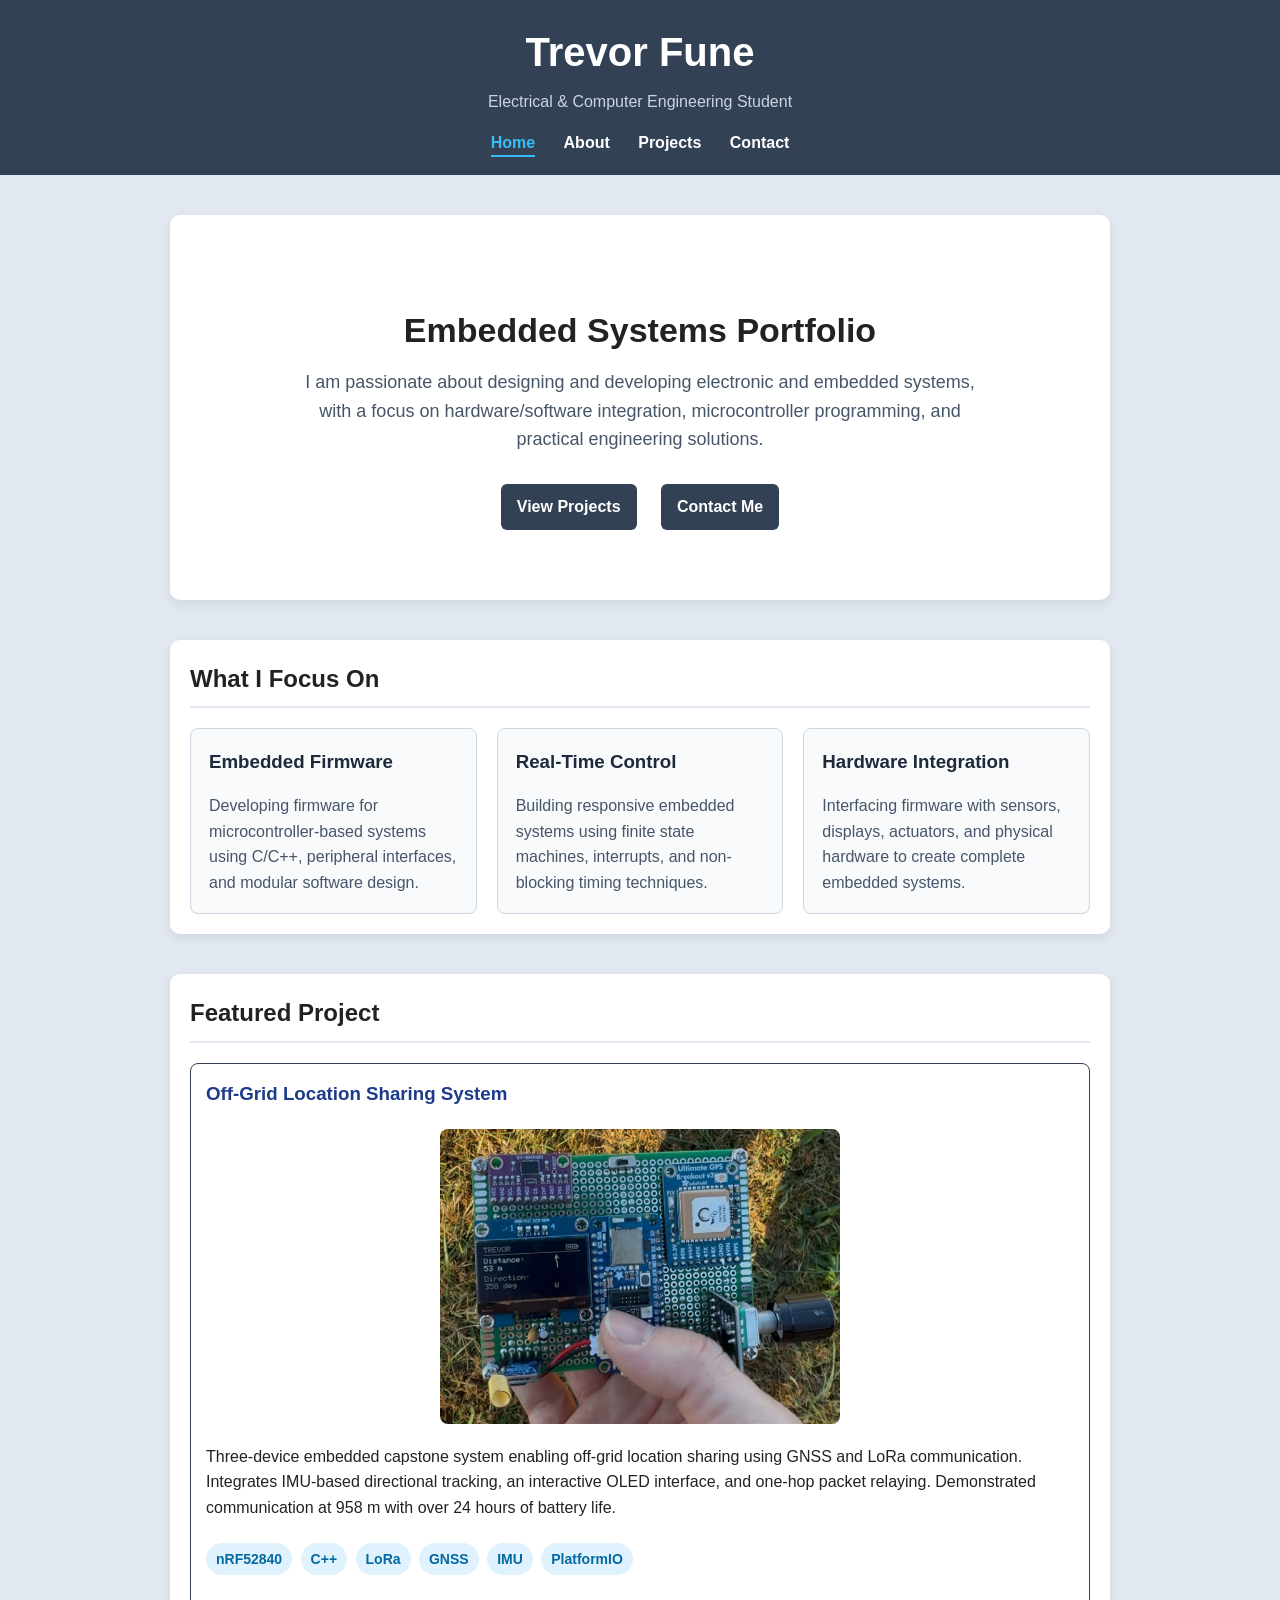
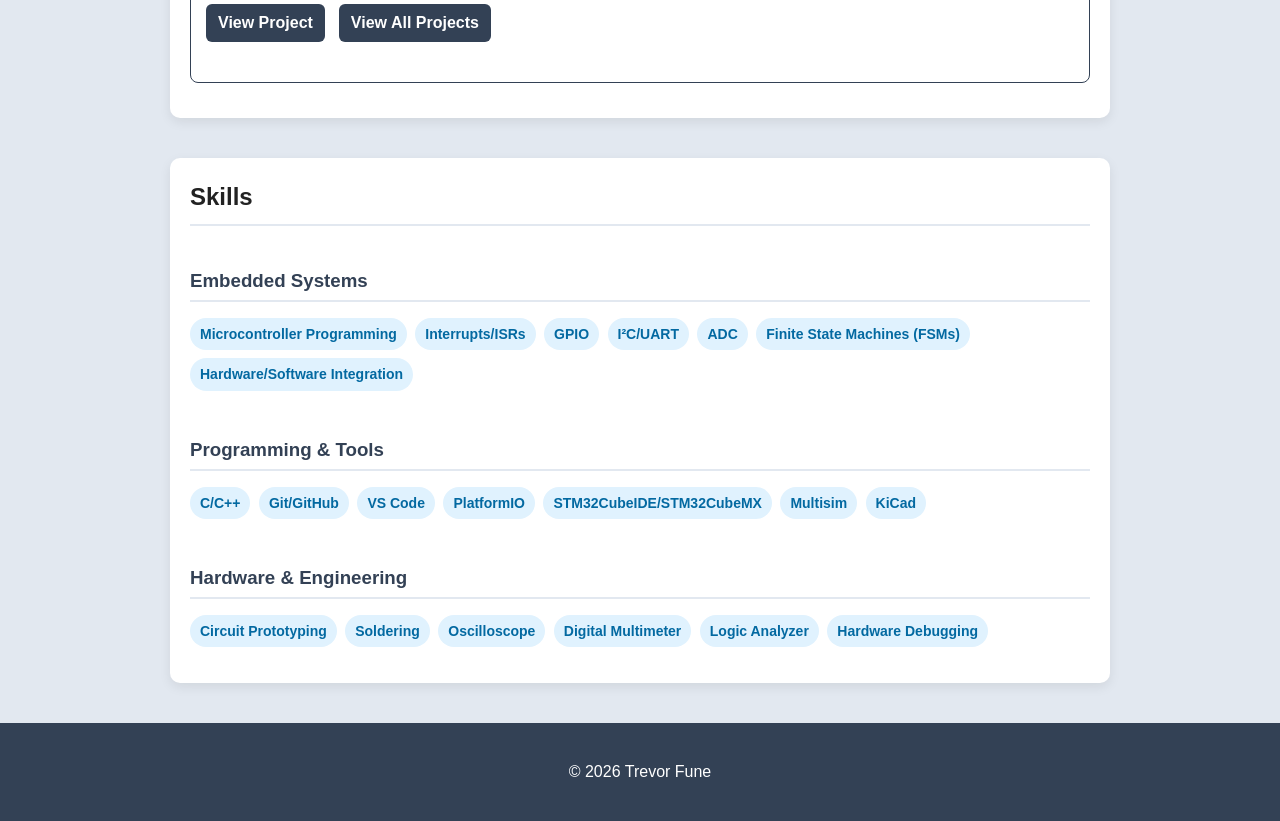
==== commit d6415ae2: "Update home and project pages with capstone" ====
--- a/index.html
+++ b/index.html
@@ -24,9 +24,10 @@
         <h1>Embedded Systems Portfolio</h1>
 
         <p>
-        I design and build embedded systems that combine firmware,
-        hardware integration, and real-time control to solve practical
-        engineering problems.
+            I am passionate about designing and developing
+            electronic and embedded systems, with a focus on
+            hardware/software integration, microcontroller
+            programming, and practical engineering solutions.
         </p>
 
         <a href="projects.html" class="button">View Projects</a>
@@ -40,8 +41,8 @@
             <div class="focus-card">
                 <h3>Embedded Firmware</h3>
                 <p>
-                    Developing low-level firmware for microcontroller-based systems using
-                    C/C++, GPIO control, and modular embedded software design.
+                    Developing firmware for microcontroller-based systems using
+                    C/C++, peripheral interfaces, and modular software design.
                 </p>
             </div>
 
@@ -62,37 +63,50 @@
             </div>
         </div>
     </section>
-
+ 
     <section>
         <h2>Featured Project</h2>
 
         <div class="project">
-            <h3><a href="project-fuel-pump.html">Embedded Fuel Pump System</a></h3>
-
-                <p>
-                    <img src="images/fuel_pump_system_overview.png"
-                        alt="Embedded Fuel Pump System"
-                        width="400">
-                </p>
+            <h3>
+                <a href="project-off-grid-location-sharing.html">
+                    Off-Grid Location Sharing System
+                </a>
+            </h3>
 
             <p>
-                Embedded fuel pump system built on an Arduino Mega using
-                finite state machine architecture, interrupt-driven flow-sensing,
-                MOSFET-controlled pump operation, and OLED-based user interaction.
+                <img src="images/off-grid-tracking.png"
+                    alt="Off-Grid Location Sharing System"
+                    width="400">
+            </p>
+
+            <p>
+                Three-device embedded capstone system enabling off-grid
+                location sharing using GNSS and LoRa communication.
+                Integrates IMU-based directional tracking, an interactive
+                OLED interface, and one-hop packet relaying. Demonstrated
+                communication at 958 m with over 24 hours of battery life.
             </p>
 
             <p class="tags">
-            <span>Arduino Mega</span>
-            <span>C++</span>
-            <span>FSM</span>
-            <span>Interrupts</span>
-            <span>OLED</span>
-            <span>MOSFET Control</span>
+                <span>nRF52840</span>
+                <span>C++</span>
+                <span>LoRa</span>
+                <span>GNSS</span>
+                <span>IMU</span>
+                <span>PlatformIO</span>
             </p>
 
             <div class="project-links">
-                <a href="project-fuel-pump.html" class="button">View Project</a>
-                <a href="projects.html" class="button">View All Projects</a>
+                <a href="project-off-grid-location-sharing.html"
+                class="button">
+                    View Project
+                </a>
+
+                <a href="projects.html"
+                class="button">
+                    View All Projects
+                </a>
             </div>
         </div>
     </section>
@@ -105,19 +119,21 @@
             <span>Microcontroller Programming</span>
             <span>Interrupts/ISRs</span>
             <span>GPIO</span>
-            <span>I2C/UART</span>
+            <span>I²C/UART</span>
+            <span>ADC</span>
             <span>Finite State Machines (FSMs)</span>
             <span>Hardware/Software Integration</span>
-            <span>Embedded Debugging</span>
         </p>
 
         <h3>Programming & Tools</h3>
         <p class="tags">
             <span>C/C++</span>
             <span>Git/GitHub</span>
+            <span>VS Code</span>
+            <span>PlatformIO</span>
             <span>STM32CubeIDE/STM32CubeMX</span>
-            <span>PlatformIO</span>
             <span>Multisim</span>
+            <span>KiCad</span>
         </p>
 
         <h3>Hardware & Engineering</h3>
@@ -127,6 +143,7 @@
             <span>Oscilloscope</span>
             <span>Digital Multimeter</span>
             <span>Logic Analyzer</span>
+            <span>Hardware Debugging</span>
         </p>
     </section>
 
--- a/style.css
+++ b/style.css
@@ -315,4 +315,144 @@
     .focus-grid {
         flex-direction: column;
     }
-}+}
+
+/* Capstone Project Page */
+
+.project-subtitle {
+    color: #475569;
+    font-weight: bold;
+}
+
+/* Center Capstone Technology Tags */
+
+.project-tech-tags {
+    display: flex;
+    justify-content: center;
+    flex-wrap: wrap;
+    gap: 8px;
+    margin: 20px 0;
+}
+
+/* Project Figures */
+
+.project-figure {
+    margin: 24px 0;
+    text-align: center;
+}
+
+.project-figure img {
+    display: block;
+    max-width: 100%;
+    height: auto;
+    margin: 0 auto;
+    border-radius: 8px;
+}
+
+.project-figure figcaption {
+    margin-top: 10px;
+    font-size: 14px;
+    color: #64748b;
+}
+
+/* Side-by-Side Hardware Images */
+
+.project-image-grid {
+    display: grid;
+    grid-template-columns: repeat(2, minmax(0, 1fr));
+    gap: 20px;
+    align-items: center;
+}
+
+.project-image-grid .project-figure {
+    margin: 0;
+}
+
+.project-image-grid img {
+    width: 100%;
+    height: auto;
+    object-fit: contain;
+}
+
+/* Mobile Layout */
+
+@media (max-width: 600px) {
+    .project-image-grid {
+        grid-template-columns: 1fr;
+    }
+}
+
+/* Key Results */
+
+.project-results {
+    display: grid;
+    grid-template-columns: repeat(3, 1fr);
+    gap: 16px;
+    margin: 20px 0 30px;
+}
+
+.project-results > div {
+    background-color: #f1f5f9;
+    padding: 20px 12px;
+    border-radius: 8px;
+    text-align: center;
+}
+
+.project-results strong {
+    display: block;
+    font-size: 26px;
+    color: #1e293b;
+    margin-bottom: 8px;
+}
+
+.project-results span {
+    display: block;
+    font-size: 14px;
+    color: #475569;
+    line-height: 1.5;
+}
+
+/* Verification Results Table */
+
+.results-table-wrap {
+    width: 100%;
+    overflow-x: auto;
+    margin: 20px 0;
+}
+
+.results-table {
+    width: 100%;
+    border-collapse: collapse;
+}
+
+.results-table th,
+.results-table td {
+    padding: 12px;
+    text-align: left;
+    border-bottom: 1px solid #cbd5e1;
+    vertical-align: top;
+}
+
+.results-table th {
+    background-color: #f1f5f9;
+    color: #1e293b;
+    font-weight: bold;
+}
+
+.results-table tbody tr:hover {
+    background-color: #f8fafc;
+}
+
+/* Mobile Layout */
+
+@media (max-width: 600px) {
+    .project-results {
+        grid-template-columns: 1fr;
+    }
+
+    .results-table th,
+    .results-table td {
+        padding: 10px;
+        font-size: 14px;
+    }
+}
